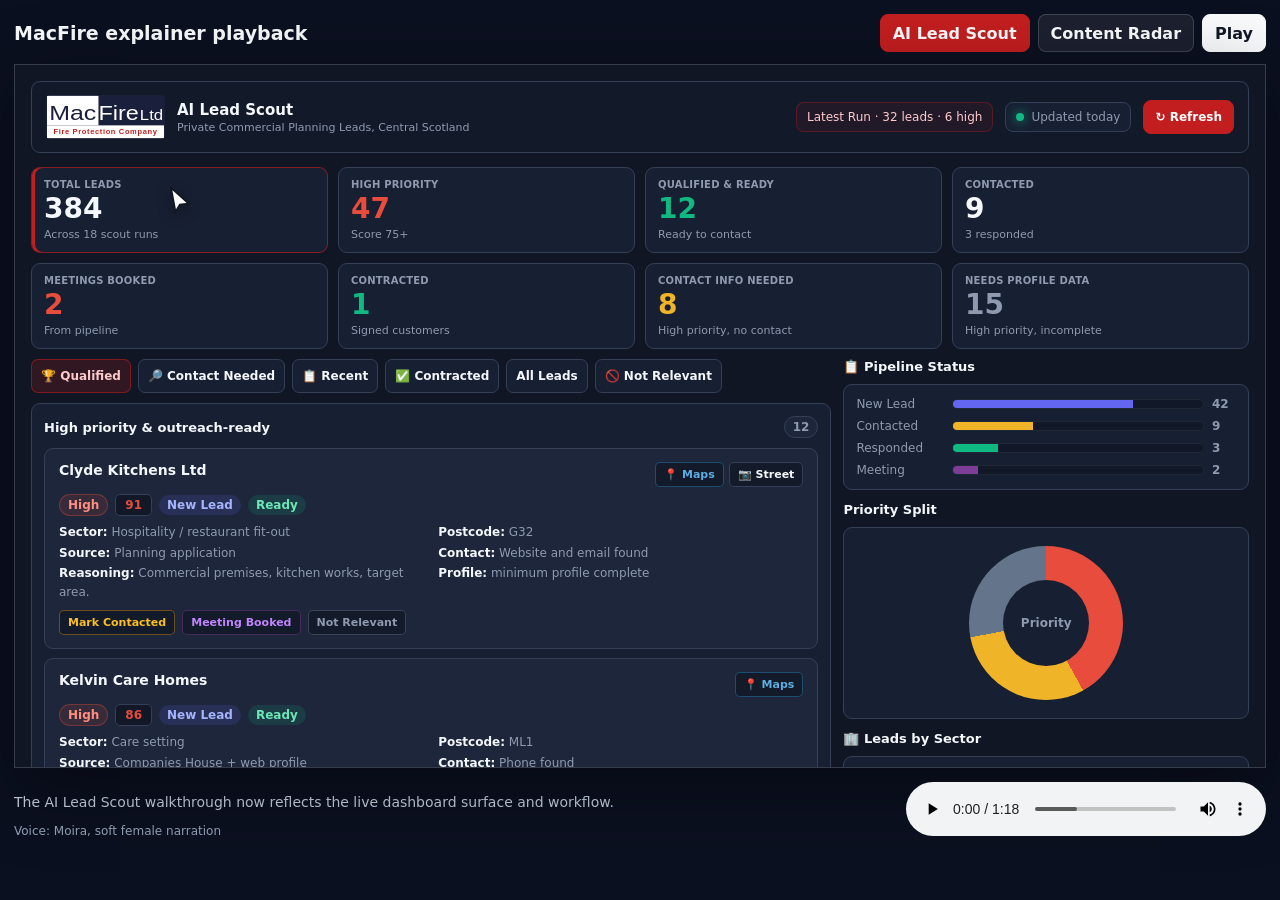
==== explainer-videos/index.html @ cce5f882 "Add MacFire explainer videos" ====
<!doctype html>
<html lang="en">
<head>
  <meta charset="utf-8">
  <meta name="viewport" content="width=device-width, initial-scale=1">
  <title>MacFire Explainer Videos</title>
  <style>
    * { box-sizing: border-box; }
    body {
      margin: 0;
      background: #0b1020;
      color: #f8fafc;
      font-family: -apple-system, BlinkMacSystemFont, "Segoe UI", system-ui, sans-serif;
    }
    .player {
      width: min(1420px, calc(100vw - 28px));
      margin: 0 auto;
      padding: 14px 0 24px;
    }
    .controls {
      display: flex;
      align-items: center;
      justify-content: space-between;
      gap: 12px;
      margin-bottom: 12px;
    }
    .controls h1 {
      margin: 0;
      font-size: 19px;
      line-height: 1.1;
    }
    .tabs { display: flex; gap: 8px; flex-wrap: wrap; }
    button {
      min-height: 38px;
      border: 1px solid rgba(255,255,255,.16);
      border-radius: 8px;
      background: rgba(255,255,255,.07);
      color: #f8fafc;
      padding: 8px 12px;
      font: inherit;
      font-weight: 800;
      cursor: pointer;
    }
    button.active { background: #c31e1f; border-color: #c31e1f; }
    button.play { background: #f8fafc; color: #111827; border-color: #f8fafc; }
    .stage {
      position: relative;
      width: 100%;
      aspect-ratio: 16 / 9;
      overflow: hidden;
      border: 1px solid rgba(255,255,255,.16);
      box-shadow: 0 20px 70px rgba(0,0,0,.42);
      background: #111827;
    }
    .scene {
      position: absolute;
      inset: 0;
      opacity: 0;
      transition: opacity .45s ease;
      pointer-events: none;
    }
    .scene.active { opacity: 1; pointer-events: auto; }
    .cursor {
      position: fixed;
      z-index: 30;
      width: 28px;
      height: 28px;
      pointer-events: none;
      filter: drop-shadow(0 4px 7px rgba(0,0,0,.35));
      transition: transform 1.55s cubic-bezier(.22,.85,.24,1);
    }
    .cursor svg { width: 100%; height: 100%; display: block; }
    .caption {
      display: flex;
      justify-content: space-between;
      gap: 12px;
      align-items: center;
      margin-top: 12px;
      color: #cbd5e1;
      font-size: 14px;
    }
    .voice-note {
      color: #94a3b8;
      font-size: 12px;
      margin-top: 4px;
    }
    audio { width: 360px; max-width: 100%; }

    /* Lead Scout: mirrors the live dark dashboard */
    .lead-scene {
      --bg: #101624;
      --card: #171f32;
      --card2: #1d263a;
      --border: #344058;
      --text: #f4f7fb;
      --muted: #8f9ab0;
      --red: #c31e1f;
      --green: #10b981;
      --amber: #f0b429;
      background: var(--bg);
      color: var(--text);
      padding: 16px;
      font-size: 12px;
    }
    .lead-header {
      height: 72px;
      display: flex;
      align-items: center;
      justify-content: space-between;
      gap: 16px;
      padding: 12px 14px;
      border: 1px solid var(--border);
      background: #121a2a;
      border-radius: 9px;
    }
    .lead-header-left,
    .lead-header-right { display: flex; align-items: center; gap: 12px; }
    .macfire-logo {
      width: 119px;
      height: 44px;
      border-radius: 4px;
      overflow: hidden;
      flex: 0 0 auto;
    }
    .lead-title { font-size: 15px; font-weight: 800; }
    .hdr-sub { color: var(--muted); font-size: 11px; margin-top: 2px; }
    .live-pill,
    .latest-pill {
      display: inline-flex;
      align-items: center;
      gap: 7px;
      border: 1px solid var(--border);
      background: var(--card);
      border-radius: 8px;
      padding: 7px 10px;
      color: var(--muted);
      font-size: 12px;
      white-space: nowrap;
    }
    .live-dot {
      width: 8px;
      height: 8px;
      border-radius: 999px;
      background: var(--green);
      box-shadow: 0 0 12px var(--green);
    }
    .latest-pill {
      border-color: rgba(195,30,31,.35);
      color: #fecaca;
      background: rgba(195,30,31,.09);
    }
    .refresh {
      background: #c31e1f;
      border-color: #c31e1f;
      color: white;
      min-height: 34px;
      padding: 7px 11px;
    }
    .lead-container { padding-top: 14px; }
    .kpis {
      display: grid;
      grid-template-columns: repeat(4, minmax(0, 1fr));
      gap: 10px;
      margin-bottom: 10px;
    }
    .stat {
      background: var(--card);
      border: 1px solid var(--border);
      border-radius: 9px;
      padding: 11px 12px;
      min-height: 78px;
    }
    .stat.accent { border-color: rgba(195,30,31,.65); box-shadow: inset 3px 0 0 #c31e1f; }
    .stat .label {
      color: var(--muted);
      font-size: 10px;
      text-transform: uppercase;
      font-weight: 850;
      letter-spacing: .02em;
    }
    .stat .value {
      margin-top: 5px;
      font-size: 28px;
      font-weight: 850;
      line-height: 1;
    }
    .stat .sub { color: var(--muted); margin-top: 5px; font-size: 11px; }
    .main-grid {
      display: grid;
      grid-template-columns: minmax(0, 1.48fr) minmax(300px, .75fr);
      gap: 12px;
      min-height: 0;
    }
    .lead-tabs {
      display: flex;
      flex-wrap: wrap;
      gap: 7px;
      margin-bottom: 10px;
    }
    .lead-tab {
      min-height: 34px;
      border-radius: 7px;
      background: var(--card);
      border: 1px solid var(--border);
      color: var(--text);
      padding: 7px 9px;
      font-size: 12px;
    }
    .lead-tab.active {
      background: rgba(195,30,31,.18);
      border-color: rgba(195,30,31,.55);
      color: #fecaca;
    }
    .pane,
    .panel {
      background: var(--card);
      border: 1px solid var(--border);
      border-radius: 9px;
      padding: 12px;
    }
    .section-head {
      display: flex;
      align-items: center;
      justify-content: space-between;
      gap: 10px;
      margin-bottom: 10px;
    }
    .section-title { font-weight: 850; font-size: 13px; }
    .section-badge {
      border-radius: 999px;
      background: var(--card2);
      border: 1px solid var(--border);
      padding: 3px 8px;
      color: var(--muted);
      font-weight: 800;
    }
    .lead-card {
      background: var(--card2);
      border: 1px solid var(--border);
      border-radius: 9px;
      padding: 13px 14px;
      margin-bottom: 9px;
    }
    .lead-card:last-child { margin-bottom: 0; }
    .lead-top-row {
      display: flex;
      align-items: flex-start;
      justify-content: space-between;
      gap: 10px;
      margin-bottom: 7px;
    }
    .lead-name { font-size: 14px; font-weight: 800; }
    .lead-links { display: flex; gap: 5px; flex-wrap: wrap; justify-content: flex-end; }
    .lead-link,
    .lead-action {
      border: 1px solid var(--border);
      border-radius: 5px;
      background: #131a29;
      color: var(--text);
      padding: 5px 8px;
      font-weight: 800;
      font-size: 11px;
    }
    .lead-link.maps { color: #5dade2; border-color: rgba(41,128,185,.5); }
    .lead-meta { display: flex; flex-wrap: wrap; gap: 7px; align-items: center; margin-bottom: 7px; }
    .priority {
      border-radius: 999px;
      background: rgba(231,76,60,.13);
      color: #ff8d82;
      border: 1px solid rgba(231,76,60,.35);
      padding: 3px 8px;
      font-weight: 850;
    }
    .score {
      background: #121827;
      border: 1px solid var(--border);
      border-radius: 5px;
      padding: 3px 9px;
      color: #e74c3c;
      font-weight: 850;
    }
    .badge {
      border-radius: 999px;
      padding: 3px 8px;
      font-weight: 850;
      background: rgba(99,102,241,.16);
      color: #a5b4fc;
    }
    .queue { background: rgba(16,185,129,.15); color: #6ee7b7; }
    .lead-detail {
      color: var(--muted);
      line-height: 1.55;
      display: grid;
      grid-template-columns: repeat(2, minmax(0, 1fr));
      gap: 2px 14px;
    }
    .lead-detail strong { color: var(--text); }
    .lead-actions { display: flex; gap: 7px; flex-wrap: wrap; margin-top: 9px; }
    .contacted { color: #fbbf24; border-color: rgba(245,158,11,.4); }
    .meeting { color: #c084fc; border-color: rgba(125,60,152,.48); }
    .notrel { color: var(--muted); border-color: rgba(148,163,184,.3); }
    .chart-bars { display: grid; gap: 8px; }
    .bar-row {
      display: grid;
      grid-template-columns: 88px 1fr 24px;
      gap: 8px;
      align-items: center;
      color: var(--muted);
    }
    .bar {
      height: 10px;
      border-radius: 999px;
      background: #111827;
      overflow: hidden;
      border: 1px solid rgba(255,255,255,.06);
    }
    .bar span { display: block; height: 100%; background: #6366f1; }
    .panel + .section-head { margin-top: 12px; }
    .donut {
      width: 154px;
      height: 154px;
      margin: 6px auto;
      border-radius: 50%;
      background: conic-gradient(#e74c3c 0 42%, #f0b429 42% 72%, #64748b 72% 100%);
      position: relative;
    }
    .donut::after {
      content: "Priority";
      position: absolute;
      inset: 34px;
      border-radius: 50%;
      background: var(--card);
      display: grid;
      place-items: center;
      color: var(--muted);
      font-weight: 800;
    }
    .callout {
      display: none;
    }
    .callout strong { display: block; font-size: 17px; margin-bottom: 4px; }
    .callout span { display: block; color: #cbd5e1; line-height: 1.35; }

    /* Content Radar: mirrors the live preview dashboard */
    .radar-scene {
      --bg: #f4e9d8;
      --surface: #fafaf7;
      --surface-soft: #f8f1e7;
      --text: #111111;
      --muted: #5a5a57;
      --line: #e6e2d8;
      --brand: #c31e1f;
      --deep: #9b1718;
      --green: #18864b;
      --fb: #1877f2;
      --li: #0a66c2;
      --x: #0f1419;
      background: var(--bg);
      color: var(--text);
      padding: 14px 18px 18px;
      font-size: 12px;
    }
    .radar-hero {
      display: flex;
      align-items: center;
      justify-content: space-between;
      gap: 14px;
      padding-bottom: 10px;
      border-bottom: 1px solid rgba(155,23,24,.18);
      margin-bottom: 12px;
    }
    .brand-row { display: flex; align-items: center; gap: 14px; }
    .brand-mark {
      width: 38px;
      height: 38px;
      border-radius: 8px;
      background: var(--surface);
      border: 1px solid var(--line);
      box-shadow: 0 10px 24px rgba(155,23,24,.12);
      display: grid;
      place-items: center;
      color: var(--brand);
      font-weight: 950;
    }
    .eyebrow {
      color: var(--brand);
      font-size: 11px;
      font-weight: 900;
      text-transform: uppercase;
    }
    .radar-hero h2 {
      margin: 0;
      font-size: 21px;
      line-height: 1.1;
    }
    .radar-meta { display: flex; flex-wrap: wrap; gap: 10px; color: var(--muted); }
    .metric {
      display: inline-flex;
      align-items: center;
      gap: 7px;
      border: 1px solid var(--line);
      background: rgba(250,250,247,.82);
      border-radius: 8px;
      padding: 6px 9px;
    }
    .metric-dot { width: 8px; height: 8px; border-radius: 50%; background: var(--deep); }
    .metric-dot.fb { background: var(--fb); }
    .metric-dot.x { background: var(--x); }
    .metric-dot.li { background: var(--li); }
    .review-desk {
      display: grid;
      grid-template-columns: minmax(390px, .92fr) minmax(310px, 1.08fr);
      gap: 16px;
      align-items: start;
    }
    .calendar-shell,
    .approval-shell,
    .history-shell {
      border: 1px solid rgba(155,23,24,.18);
      background: rgba(250,250,247,.78);
      border-radius: 8px;
      padding: 12px;
    }
    .calendar-head,
    .approval-head {
      display: flex;
      align-items: center;
      justify-content: space-between;
      gap: 10px;
      margin-bottom: 10px;
    }
    .calendar-head h3,
    .approval-head h3 { margin: 0; font-size: 18px; }
    .month-controls { display: flex; gap: 6px; }
    .month-btn {
      width: 34px;
      height: 34px;
      min-height: 34px;
      background: #fff;
      color: var(--text);
      border: 1px solid rgba(17,17,17,.14);
      padding: 0;
    }
    .legend { display: flex; gap: 8px; flex-wrap: wrap; margin-bottom: 10px; color: var(--muted); }
    .legend span { display: inline-flex; align-items: center; gap: 6px; }
    .dot { width: 9px; height: 9px; border-radius: 999px; background: #8f949b; }
    .dot.approved { background: var(--green); }
    .dot.published { background: var(--fb); }
    .dot.declined { background: var(--deep); }
    .calendar-grid {
      display: grid;
      grid-template-columns: repeat(7, minmax(0, 1fr));
      border: 1px solid var(--line);
      border-radius: 8px;
      overflow: hidden;
      background: var(--surface);
    }
    .weekday {
      padding: 6px;
      background: #111;
      color: #fff;
      font-size: 11px;
      font-weight: 850;
      text-transform: uppercase;
    }
    .day {
      min-height: 57px;
      padding: 6px;
      border-top: 1px solid var(--line);
      border-right: 1px solid var(--line);
      background: #fff;
    }
    .day:nth-child(7n) { border-right: 0; }
    .day.muted { background: #f6f4ef; color: #8b8b87; }
    .num { font-size: 12px; font-weight: 850; margin-bottom: 5px; }
    .calendar-post {
      width: 100%;
      min-height: 0;
      text-align: left;
      border: 1px solid transparent;
      border-left: 4px solid #8f949b;
      background: #fafaf7;
      color: var(--text);
      border-radius: 6px;
      padding: 5px 6px;
      margin-top: 4px;
      font-size: 10px;
      line-height: 1.16;
    }
    .calendar-post.selected { border-color: rgba(17,17,17,.18); background: #fff; }
    .calendar-post.approved { border-left-color: var(--green); }
    .calendar-post.published { border-left-color: var(--fb); }
    .approval-card {
      border: 1px solid rgba(17,17,17,.1);
      background: var(--surface);
      border-radius: 8px;
      padding: 12px;
      display: grid;
      gap: 12px;
    }
    .approval-card-head {
      display: flex;
      justify-content: space-between;
      gap: 12px;
      align-items: flex-start;
    }
    .approval-card h4 { margin: 0; font-size: 17px; line-height: 1.2; }
    .status-pill,
    .freshness-pill {
      display: inline-flex;
      align-items: center;
      width: fit-content;
      border-radius: 999px;
      padding: 4px 8px;
      font-size: 12px;
      font-weight: 850;
      background: #ece9e0;
      color: #30302e;
      text-transform: capitalize;
    }
    .freshness-pill { background: #dff3e8; color: #105a34; font-size: 11px; }
    .context {
      display: grid;
      gap: 8px;
      color: var(--muted);
      font-size: 13px;
    }
    .context-row {
      display: grid;
      grid-template-columns: 82px minmax(0,1fr);
      gap: 10px;
    }
    .context-row strong { color: var(--text); font-size: 12px; text-transform: uppercase; }
    .platform-tabs { display: flex; gap: 8px; flex-wrap: wrap; }
    .platform-tab {
      min-height: 38px;
      background: #fff;
      color: var(--text);
      border-color: rgba(17,17,17,.14);
    }
    .platform-tab.active { background: #111; color: #fff; }
    .post-preview {
      border: 1px solid rgba(0,0,0,.1);
      border-radius: 8px;
      background: #fff;
      padding: 12px;
      max-height: 132px;
      overflow: hidden;
      line-height: 1.42;
      white-space: pre-wrap;
    }
    .decision-row { display: grid; grid-template-columns: 1fr 1fr; gap: 10px; }
    .approve { background: var(--green); border-color: var(--green); color: #fff; }
    .decline { background: var(--deep); border-color: var(--deep); color: #fff; }
    .copy { width: 100%; background: #fff; color: #111; border-color: rgba(17,17,17,.14); }
    .history {
      margin-top: 12px;
      display: grid;
      grid-template-columns: repeat(3, minmax(0, 1fr));
      gap: 10px;
    }
    .history-card {
      border: 1px solid rgba(17,17,17,.1);
      background: var(--surface);
      border-radius: 8px;
      padding: 10px;
      color: var(--text);
    }
    .history-card h4 { margin: 0 0 6px; font-size: 13px; }
    .history-card p { margin: 0; color: var(--muted); line-height: 1.35; }

    @media (max-width: 700px) {
      .stage { aspect-ratio: 10 / 13; }
      .controls, .caption { flex-direction: column; align-items: stretch; }
      .lead-header, .radar-hero { align-items: flex-start; flex-direction: column; height: auto; }
      .kpis { grid-template-columns: repeat(2, minmax(0, 1fr)); }
      .main-grid, .review-desk { grid-template-columns: minmax(0, 1fr); }
      .lead-header-right { flex-wrap: wrap; }
    }
  </style>
</head>
<body>
  <main class="player">
    <div class="controls">
      <h1>MacFire explainer playback</h1>
      <div class="tabs">
        <button class="active" data-video="lead">AI Lead Scout</button>
        <button data-video="radar">Content Radar</button>
        <button class="play" id="play">Play</button>
      </div>
    </div>

    <section class="stage" id="stage">
      <div class="scene lead-scene active" data-scene="lead">
        <header class="lead-header">
          <div class="lead-header-left">
            <svg class="macfire-logo" viewBox="0 0 270 100" aria-label="MacFire Ltd" xmlns="http://www.w3.org/2000/svg">
              <rect width="270" height="100" fill="#1A1F3C"/>
              <rect x="2" y="2" width="117" height="67" fill="#ffffff"/>
              <rect x="2" y="69" width="266" height="29" fill="#ffffff"/>
              <text x="7" y="57" font-family="Impact,'Arial Black',sans-serif" font-size="46" fill="#1A1F3C" textLength="107" lengthAdjust="spacingAndGlyphs">Mac</text>
              <text x="119" y="57" font-family="Impact,'Arial Black',sans-serif" font-size="46" fill="#ffffff" textLength="92" lengthAdjust="spacingAndGlyphs">Fire</text>
              <text x="213" y="57" font-family="Impact,'Arial Black',sans-serif" font-size="34" fill="#ffffff" textLength="53" lengthAdjust="spacingAndGlyphs">Ltd</text>
              <text x="135" y="83" text-anchor="middle" dominant-baseline="central" font-family="Arial,Helvetica,sans-serif" font-weight="bold" font-size="17" fill="#C31E1F" letter-spacing="1.5">Fire Protection Company</text>
            </svg>
            <div>
              <div class="lead-title">AI Lead Scout</div>
              <div class="hdr-sub">Private Commercial Planning Leads, Central Scotland</div>
            </div>
          </div>
          <div class="lead-header-right">
            <div class="latest-pill">Latest Run · 32 leads · 6 high</div>
            <div class="live-pill"><span class="live-dot"></span>Updated today</div>
            <button class="refresh">↻ Refresh</button>
          </div>
        </header>

        <div class="lead-container">
          <div class="kpis">
            <div class="stat accent"><div class="label">Total Leads</div><div class="value">384</div><div class="sub">Across 18 scout runs</div></div>
            <div class="stat"><div class="label">High Priority</div><div class="value" style="color:#e74c3c">47</div><div class="sub">Score 75+</div></div>
            <div class="stat"><div class="label">Qualified & Ready</div><div class="value" style="color:#10b981">12</div><div class="sub">Ready to contact</div></div>
            <div class="stat"><div class="label">Contacted</div><div class="value">9</div><div class="sub">3 responded</div></div>
          </div>
          <div class="kpis">
            <div class="stat"><div class="label">Meetings Booked</div><div class="value" style="color:#e74c3c">2</div><div class="sub">From pipeline</div></div>
            <div class="stat"><div class="label">Contracted</div><div class="value" style="color:#10b981">1</div><div class="sub">Signed customers</div></div>
            <div class="stat"><div class="label">Contact Info Needed</div><div class="value" style="color:#f0b429">8</div><div class="sub">High priority, no contact</div></div>
            <div class="stat"><div class="label">Needs Profile Data</div><div class="value" style="color:#8f9ab0">15</div><div class="sub">High priority, incomplete</div></div>
          </div>

          <div class="main-grid">
            <div>
              <div class="lead-tabs">
                <button class="lead-tab active">🏆 Qualified</button>
                <button class="lead-tab">🔎 Contact Needed</button>
                <button class="lead-tab">📋 Recent</button>
                <button class="lead-tab">✅ Contracted</button>
                <button class="lead-tab">All Leads</button>
                <button class="lead-tab">🚫 Not Relevant</button>
              </div>
              <section class="pane">
                <div class="section-head">
                  <div class="section-title">High priority & outreach-ready</div>
                  <div class="section-badge">12</div>
                </div>
                <article class="lead-card">
                  <div class="lead-top-row">
                    <div class="lead-name">Clyde Kitchens Ltd</div>
                    <div class="lead-links"><span class="lead-link maps">📍 Maps</span><span class="lead-link">📷 Street</span></div>
                  </div>
                  <div class="lead-meta"><span class="priority">High</span><span class="score">91</span><span class="badge">New Lead</span><span class="badge queue">Ready</span></div>
                  <div class="lead-detail">
                    <div><strong>Sector:</strong> Hospitality / restaurant fit-out</div>
                    <div><strong>Postcode:</strong> G32</div>
                    <div><strong>Source:</strong> Planning application</div>
                    <div><strong>Contact:</strong> Website and email found</div>
                    <div><strong>Reasoning:</strong> Commercial premises, kitchen works, target area.</div>
                    <div><strong>Profile:</strong> minimum profile complete</div>
                  </div>
                  <div class="lead-actions"><span class="lead-action contacted">Mark Contacted</span><span class="lead-action meeting">Meeting Booked</span><span class="lead-action notrel">Not Relevant</span></div>
                </article>
                <article class="lead-card">
                  <div class="lead-top-row">
                    <div class="lead-name">Kelvin Care Homes</div>
                    <div class="lead-links"><span class="lead-link maps">📍 Maps</span></div>
                  </div>
                  <div class="lead-meta"><span class="priority">High</span><span class="score">86</span><span class="badge">New Lead</span><span class="badge queue">Ready</span></div>
                  <div class="lead-detail">
                    <div><strong>Sector:</strong> Care setting</div>
                    <div><strong>Postcode:</strong> ML1</div>
                    <div><strong>Source:</strong> Companies House + web profile</div>
                    <div><strong>Contact:</strong> Phone found</div>
                  </div>
                  <div class="lead-actions"><span class="lead-action contacted">Mark Contacted</span><span class="lead-action meeting">Meeting Booked</span><span class="lead-action notrel">Not Relevant</span></div>
                </article>
              </section>
            </div>
            <aside>
              <div class="section-head"><div class="section-title">📋 Pipeline Status</div></div>
              <div class="panel chart-bars">
                <div class="bar-row"><span>New Lead</span><div class="bar"><span style="width:72%"></span></div><b>42</b></div>
                <div class="bar-row"><span>Contacted</span><div class="bar"><span style="width:32%;background:#f0b429"></span></div><b>9</b></div>
                <div class="bar-row"><span>Responded</span><div class="bar"><span style="width:18%;background:#10b981"></span></div><b>3</b></div>
                <div class="bar-row"><span>Meeting</span><div class="bar"><span style="width:10%;background:#7d3c98"></span></div><b>2</b></div>
              </div>
              <div class="section-head"><div class="section-title">Priority Split</div></div>
              <div class="panel"><div class="donut"></div></div>
              <div class="section-head"><div class="section-title">🏢 Leads by Sector</div></div>
              <div class="panel chart-bars">
                <div class="bar-row"><span>Hospitality</span><div class="bar"><span style="width:78%;background:#5dade2"></span></div><b>18</b></div>
                <div class="bar-row"><span>Care</span><div class="bar"><span style="width:54%;background:#10b981"></span></div><b>11</b></div>
                <div class="bar-row"><span>Retail</span><div class="bar"><span style="width:38%;background:#f0b429"></span></div><b>8</b></div>
              </div>
            </aside>
          </div>
        </div>
        <div class="callout"><strong>AI Lead Scout</strong><span>This now mirrors the live dashboard: KPIs, queue tabs, lead cards, maps/street links, and the status buttons Dougie actually uses.</span></div>
      </div>

      <div class="scene radar-scene" data-scene="radar">
        <header class="radar-hero">
          <div class="brand-row">
            <div class="brand-mark">MF</div>
            <div><div class="eyebrow">MacFire Content Radar</div><h2>Review calendar</h2></div>
          </div>
          <div class="radar-meta">
            <div class="metric"><span class="metric-dot"></span><strong>18</strong> draft topics</div>
            <div class="metric"><span class="metric-dot fb"></span>Facebook</div>
            <div class="metric"><span class="metric-dot x"></span>X</div>
            <div class="metric"><span class="metric-dot li"></span>LinkedIn</div>
          </div>
        </header>

        <div class="review-desk">
          <section class="calendar-shell">
            <div class="calendar-head">
              <h3>June 2026</h3>
              <div class="month-controls"><button class="month-btn">&lt;</button><button class="month-btn">&gt;</button></div>
            </div>
            <div class="legend"><span><i class="dot"></i>Draft</span><span><i class="dot approved"></i>Approved</span><span><i class="dot published"></i>Published</span><span><i class="dot declined"></i>Declined</span></div>
            <div class="calendar-grid">
              <div class="weekday">Mon</div><div class="weekday">Tue</div><div class="weekday">Wed</div><div class="weekday">Thu</div><div class="weekday">Fri</div><div class="weekday">Sat</div><div class="weekday">Sun</div>
              <div class="day muted"><div class="num">1</div></div><div class="day"><div class="num">2</div></div><div class="day"><div class="num">3</div></div><div class="day"><div class="num">4</div></div><div class="day"><div class="num">5</div></div><div class="day"><div class="num">6</div></div><div class="day"><div class="num">7</div></div>
              <div class="day"><div class="num">8</div><button class="calendar-post selected">Scottish Government Funding Boost for Fire Alarm Upgrades</button></div><div class="day"><div class="num">9</div></div><div class="day"><div class="num">10</div></div><div class="day"><div class="num">11</div></div><div class="day"><div class="num">12</div><button class="calendar-post approved">Summer hospitality readiness</button></div><div class="day"><div class="num">13</div></div><div class="day"><div class="num">14</div></div>
              <div class="day"><div class="num">15</div></div><div class="day"><div class="num">16</div></div><div class="day"><div class="num">17</div></div><div class="day"><div class="num">18</div><button class="calendar-post">Care settings: a few summer fire-safety checks</button></div><div class="day"><div class="num">19</div></div><div class="day"><div class="num">20</div></div><div class="day"><div class="num">21</div></div>
              <div class="day"><div class="num">22</div></div><div class="day"><div class="num">23</div></div><div class="day"><div class="num">24</div></div><div class="day"><div class="num">25</div></div><div class="day"><div class="num">26</div></div><div class="day"><div class="num">27</div></div><div class="day"><div class="num">28</div></div>
              <div class="day"><div class="num">29</div></div><div class="day"><div class="num">30</div></div><div class="day muted"><div class="num">1</div></div><div class="day muted"><div class="num">2</div></div><div class="day muted"><div class="num">3</div></div><div class="day muted"><div class="num">4</div></div><div class="day muted"><div class="num">5</div></div>
            </div>
          </section>

          <section class="approval-shell">
            <div class="approval-head"><h3>Next draft awaiting approval</h3><span class="freshness-pill">Fresh source</span></div>
            <article class="approval-card">
              <div class="approval-card-head">
                <h4>Scottish Government Funding Boost for Fire Alarm Upgrades</h4>
                <span class="status-pill">draft</span>
              </div>
              <div class="context">
                <div class="context-row"><strong>Date</strong><span>8 June 2026</span></div>
                <div class="context-row"><strong>Source</strong><span>Cladding Remediation Programme Next Phase Plan Action</span></div>
                <div class="context-row"><strong>Use</strong><span>Review the platform copy, copy text if needed, then approve or decline.</span></div>
              </div>
              <div class="platform-tabs"><button class="platform-tab active">Facebook</button><button class="platform-tab">LinkedIn</button><button class="platform-tab">X</button></div>
              <div class="post-preview">The Scottish Government's Cladding Remediation Programme is boosting building safety with a funding allocation for fire alarm upgrades in multi-owner buildings with cladding.

This is a useful reminder that fire alarm systems should be checked early, especially where building work or remediation is planned.</div>
              <button class="copy">Copy Facebook text</button>
              <div class="decision-row"><button class="approve">Approve</button><button class="decline">Decline</button></div>
            </article>
            <div class="history">
              <div class="history-card"><h4>Approved</h4><p>Summer hospitality readiness</p></div>
              <div class="history-card"><h4>Draft</h4><p>Care settings summer checks</p></div>
              <div class="history-card"><h4>Future</h4><p>Approved posts enter the Social Media Agent queue.</p></div>
            </div>
          </section>
        </div>
        <div class="callout"><strong>Content Radar</strong><span>This now follows the live preview: review calendar, month controls, platform copy, freshness/source context, approve/decline, and future guarded auto-posting.</span></div>
      </div>

      <div class="cursor" id="cursor" aria-hidden="true">
        <svg viewBox="0 0 32 32" fill="none"><path d="M5 3l20 18-10 1-5 8L5 3z" fill="#fff" stroke="#111820" stroke-width="2"/></svg>
      </div>
    </section>

    <div class="caption">
      <div>
        <p id="caption">The AI Lead Scout walkthrough now reflects the live dashboard surface and workflow.</p>
        <div class="voice-note" id="voice-note">Voice: Moira, soft female narration</div>
      </div>
      <audio id="audio" controls src="audio/lead-scout-female.wav?v=moira2"></audio>
    </div>
  </main>

  <script>
    const stage = document.getElementById("stage");
    const cursor = document.getElementById("cursor");
    const caption = document.getElementById("caption");
    const audio = document.getElementById("audio");
    const play = document.getElementById("play");
    const buttons = [...document.querySelectorAll("[data-video]")];
    const scenes = [...document.querySelectorAll(".scene")];

    const videos = {
      lead: {
        scene: "lead",
        audio: "audio/lead-scout-female.wav?v=moira2",
        caption: "The AI Lead Scout walkthrough now reflects the live dashboard surface and workflow.",
        path: [[11,8],[44,18],[16,36],[22,55],[42,64],[53,74],[80,31],[84,54],[31,76]]
      },
      radar: {
        scene: "radar",
        audio: "audio/content-radar-female.wav?v=moira2",
        caption: "The Content Radar walkthrough now reflects the live review calendar and approval workflow.",
        path: [[12,8],[73,9],[41,16],[22,36],[67,28],[78,55],[73,69],[84,78]]
      }
    };

    let active = "lead";
    let timer;

    function moveCursor(key) {
      clearInterval(timer);
      const rect = stage.getBoundingClientRect();
      const path = videos[key].path;
      let i = 0;
      const move = () => {
        const [px, py] = path[i % path.length];
        cursor.style.transform = `translate(${rect.left + rect.width * px / 100}px, ${rect.top + rect.height * py / 100}px)`;
        i += 1;
      };
      move();
      timer = setInterval(move, 5000);
    }

    function switchVideo(key, shouldPlay = false) {
      active = key;
      buttons.forEach((button) => button.classList.toggle("active", button.dataset.video === key));
      scenes.forEach((scene) => scene.classList.toggle("active", scene.dataset.scene === videos[key].scene));
      caption.textContent = videos[key].caption;
      audio.src = videos[key].audio;
      audio.load();
      moveCursor(key);
      if (shouldPlay) audio.play().catch(() => {});
    }

    buttons.forEach((button) => button.addEventListener("click", () => switchVideo(button.dataset.video, true)));
    play.addEventListener("click", () => {
      audio.currentTime = 0;
      switchVideo(active, true);
    });
    window.addEventListener("resize", () => moveCursor(active));
    window.addEventListener("load", () => moveCursor(active));
  </script>
</body>
</html>
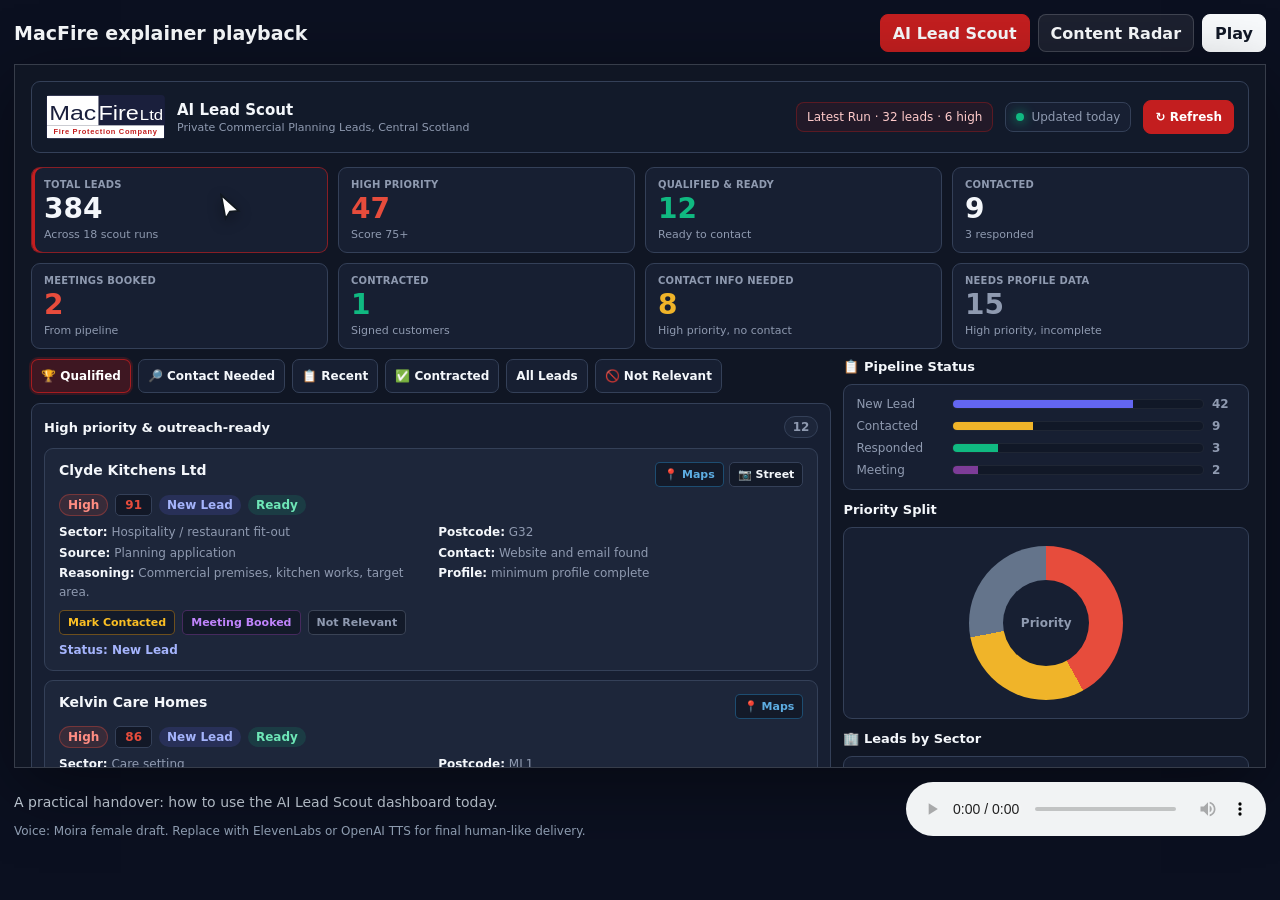
==== commit c1b7ee2e: "Refine explainer talk tracks and cursor flow" ====
--- a/explainer-videos/index.html
+++ b/explainer-videos/index.html
@@ -211,6 +211,12 @@
       border-color: rgba(195,30,31,.55);
       color: #fecaca;
     }
+    .lead-tab.demo-active {
+      background: rgba(195,30,31,.26);
+      border-color: rgba(195,30,31,.78);
+      color: #fff;
+      box-shadow: 0 0 0 2px rgba(195,30,31,.2);
+    }
     .pane,
     .panel {
       background: var(--card);
@@ -261,6 +267,16 @@
       font-weight: 800;
       font-size: 11px;
     }
+    .lead-link.demo-click,
+    .lead-action.demo-click,
+    .calendar-post.demo-click,
+    .platform-tab.demo-click,
+    .copy.demo-click,
+    .decision-row button.demo-click {
+      transform: translateY(1px);
+      box-shadow: 0 0 0 3px rgba(195,30,31,.28);
+      filter: brightness(1.08);
+    }
     .lead-link.maps { color: #5dade2; border-color: rgba(41,128,185,.5); }
     .lead-meta { display: flex; flex-wrap: wrap; gap: 7px; align-items: center; margin-bottom: 7px; }
     .priority {
@@ -299,6 +315,15 @@
     .contacted { color: #fbbf24; border-color: rgba(245,158,11,.4); }
     .meeting { color: #c084fc; border-color: rgba(125,60,152,.48); }
     .notrel { color: var(--muted); border-color: rgba(148,163,184,.3); }
+    .addback { color: #a5b4fc; border-color: rgba(99,102,241,.45); }
+    .lead-pane { display: none; }
+    .lead-pane.active { display: block; }
+    .demo-state-note {
+      margin-top: 8px;
+      color: #a5b4fc;
+      font-size: 12px;
+      font-weight: 800;
+    }
     .chart-bars { display: grid; gap: 8px; }
     .bar-row {
       display: grid;
@@ -490,6 +515,7 @@
     .calendar-post.selected { border-color: rgba(17,17,17,.18); background: #fff; }
     .calendar-post.approved { border-left-color: var(--green); }
     .calendar-post.published { border-left-color: var(--fb); }
+    .calendar-post.demo-click { border-color: rgba(17,17,17,.32); background: #fff; }
     .approval-card {
       border: 1px solid rgba(17,17,17,.1);
       background: var(--surface);
@@ -539,6 +565,7 @@
       border-color: rgba(17,17,17,.14);
     }
     .platform-tab.active { background: #111; color: #fff; }
+    .platform-tab.demo-active { background: #111; color: #fff; }
     .post-preview {
       border: 1px solid rgba(0,0,0,.1);
       border-radius: 8px;
@@ -632,22 +659,22 @@
           <div class="main-grid">
             <div>
               <div class="lead-tabs">
-                <button class="lead-tab active">🏆 Qualified</button>
-                <button class="lead-tab">🔎 Contact Needed</button>
+                <button class="lead-tab active" id="lead-tab-qualified">🏆 Qualified</button>
+                <button class="lead-tab" id="lead-tab-contact">🔎 Contact Needed</button>
                 <button class="lead-tab">📋 Recent</button>
                 <button class="lead-tab">✅ Contracted</button>
                 <button class="lead-tab">All Leads</button>
-                <button class="lead-tab">🚫 Not Relevant</button>
+                <button class="lead-tab" id="lead-tab-notrel">🚫 Not Relevant</button>
               </div>
-              <section class="pane">
+              <section class="pane lead-pane active" id="lead-pane-qualified">
                 <div class="section-head">
                   <div class="section-title">High priority & outreach-ready</div>
                   <div class="section-badge">12</div>
                 </div>
-                <article class="lead-card">
+                <article class="lead-card" id="primary-lead-card">
                   <div class="lead-top-row">
                     <div class="lead-name">Clyde Kitchens Ltd</div>
-                    <div class="lead-links"><span class="lead-link maps">📍 Maps</span><span class="lead-link">📷 Street</span></div>
+                    <div class="lead-links"><span class="lead-link maps" id="lead-maps">📍 Maps</span><span class="lead-link" id="lead-street">📷 Street</span></div>
                   </div>
                   <div class="lead-meta"><span class="priority">High</span><span class="score">91</span><span class="badge">New Lead</span><span class="badge queue">Ready</span></div>
                   <div class="lead-detail">
@@ -658,7 +685,8 @@
                     <div><strong>Reasoning:</strong> Commercial premises, kitchen works, target area.</div>
                     <div><strong>Profile:</strong> minimum profile complete</div>
                   </div>
-                  <div class="lead-actions"><span class="lead-action contacted">Mark Contacted</span><span class="lead-action meeting">Meeting Booked</span><span class="lead-action notrel">Not Relevant</span></div>
+                  <div class="lead-actions"><span class="lead-action contacted" id="lead-contacted">Mark Contacted</span><span class="lead-action meeting" id="lead-meeting">Meeting Booked</span><span class="lead-action notrel" id="lead-notrel">Not Relevant</span></div>
+                  <div class="demo-state-note" id="lead-state-note">Status: New Lead</div>
                 </article>
                 <article class="lead-card">
                   <div class="lead-top-row">
@@ -673,6 +701,43 @@
                     <div><strong>Contact:</strong> Phone found</div>
                   </div>
                   <div class="lead-actions"><span class="lead-action contacted">Mark Contacted</span><span class="lead-action meeting">Meeting Booked</span><span class="lead-action notrel">Not Relevant</span></div>
+                </article>
+              </section>
+              <section class="pane lead-pane" id="lead-pane-notrel">
+                <div class="section-head">
+                  <div class="section-title">Marked not relevant</div>
+                  <div class="section-badge">1</div>
+                </div>
+                <article class="lead-card">
+                  <div class="lead-top-row">
+                    <div class="lead-name">Clyde Kitchens Ltd</div>
+                    <div class="lead-links"><span class="lead-link maps">📍 Maps</span><span class="lead-link">📷 Street</span></div>
+                  </div>
+                  <div class="lead-meta"><span class="priority">High</span><span class="score">91</span><span class="badge">Not Relevant</span><span class="badge queue">Removed</span></div>
+                  <div class="lead-detail">
+                    <div><strong>Reason:</strong> Removed from the working queue</div>
+                    <div><strong>Undo:</strong> Can be returned if marked by mistake</div>
+                  </div>
+                  <div class="lead-actions"><span class="lead-action addback" id="lead-addback">Add back to queue</span></div>
+                </article>
+              </section>
+              <section class="pane lead-pane" id="lead-pane-contact">
+                <div class="section-head">
+                  <div class="section-title">High priority — needs contact discovery</div>
+                  <div class="section-badge">8</div>
+                </div>
+                <article class="lead-card">
+                  <div class="lead-top-row">
+                    <div class="lead-name">Argyle Bakery Group</div>
+                    <div class="lead-links"><span class="lead-link maps">📍 Maps</span></div>
+                  </div>
+                  <div class="lead-meta"><span class="priority">High</span><span class="score">79</span><span class="badge">New Lead</span><span class="badge">Research</span></div>
+                  <div class="lead-detail">
+                    <div><strong>Sector:</strong> Food production</div>
+                    <div><strong>Postcode:</strong> PA3</div>
+                    <div><strong>Missing:</strong> Direct email and phone</div>
+                    <div><strong>Next:</strong> Contact discovery needed</div>
+                  </div>
                 </article>
               </section>
             </div>
@@ -722,7 +787,7 @@
             <div class="calendar-grid">
               <div class="weekday">Mon</div><div class="weekday">Tue</div><div class="weekday">Wed</div><div class="weekday">Thu</div><div class="weekday">Fri</div><div class="weekday">Sat</div><div class="weekday">Sun</div>
               <div class="day muted"><div class="num">1</div></div><div class="day"><div class="num">2</div></div><div class="day"><div class="num">3</div></div><div class="day"><div class="num">4</div></div><div class="day"><div class="num">5</div></div><div class="day"><div class="num">6</div></div><div class="day"><div class="num">7</div></div>
-              <div class="day"><div class="num">8</div><button class="calendar-post selected">Scottish Government Funding Boost for Fire Alarm Upgrades</button></div><div class="day"><div class="num">9</div></div><div class="day"><div class="num">10</div></div><div class="day"><div class="num">11</div></div><div class="day"><div class="num">12</div><button class="calendar-post approved">Summer hospitality readiness</button></div><div class="day"><div class="num">13</div></div><div class="day"><div class="num">14</div></div>
+              <div class="day"><div class="num">8</div><button class="calendar-post selected" id="radar-calendar-post">Scottish Government Funding Boost for Fire Alarm Upgrades</button></div><div class="day"><div class="num">9</div></div><div class="day"><div class="num">10</div></div><div class="day"><div class="num">11</div></div><div class="day"><div class="num">12</div><button class="calendar-post approved">Summer hospitality readiness</button></div><div class="day"><div class="num">13</div></div><div class="day"><div class="num">14</div></div>
               <div class="day"><div class="num">15</div></div><div class="day"><div class="num">16</div></div><div class="day"><div class="num">17</div></div><div class="day"><div class="num">18</div><button class="calendar-post">Care settings: a few summer fire-safety checks</button></div><div class="day"><div class="num">19</div></div><div class="day"><div class="num">20</div></div><div class="day"><div class="num">21</div></div>
               <div class="day"><div class="num">22</div></div><div class="day"><div class="num">23</div></div><div class="day"><div class="num">24</div></div><div class="day"><div class="num">25</div></div><div class="day"><div class="num">26</div></div><div class="day"><div class="num">27</div></div><div class="day"><div class="num">28</div></div>
               <div class="day"><div class="num">29</div></div><div class="day"><div class="num">30</div></div><div class="day muted"><div class="num">1</div></div><div class="day muted"><div class="num">2</div></div><div class="day muted"><div class="num">3</div></div><div class="day muted"><div class="num">4</div></div><div class="day muted"><div class="num">5</div></div>
@@ -741,12 +806,12 @@
                 <div class="context-row"><strong>Source</strong><span>Cladding Remediation Programme Next Phase Plan Action</span></div>
                 <div class="context-row"><strong>Use</strong><span>Review the platform copy, copy text if needed, then approve or decline.</span></div>
               </div>
-              <div class="platform-tabs"><button class="platform-tab active">Facebook</button><button class="platform-tab">LinkedIn</button><button class="platform-tab">X</button></div>
+              <div class="platform-tabs"><button class="platform-tab active" id="platform-facebook">Facebook</button><button class="platform-tab" id="platform-linkedin">LinkedIn</button><button class="platform-tab" id="platform-x">X</button></div>
               <div class="post-preview">The Scottish Government's Cladding Remediation Programme is boosting building safety with a funding allocation for fire alarm upgrades in multi-owner buildings with cladding.
 
 This is a useful reminder that fire alarm systems should be checked early, especially where building work or remediation is planned.</div>
-              <button class="copy">Copy Facebook text</button>
-              <div class="decision-row"><button class="approve">Approve</button><button class="decline">Decline</button></div>
+              <button class="copy" id="radar-copy">Copy Facebook text</button>
+              <div class="decision-row"><button class="approve" id="radar-approve">Approve</button><button class="decline" id="radar-decline">Decline</button></div>
             </article>
             <div class="history">
               <div class="history-card"><h4>Approved</h4><p>Summer hospitality readiness</p></div>
@@ -766,7 +831,7 @@
     <div class="caption">
       <div>
         <p id="caption">The AI Lead Scout walkthrough now reflects the live dashboard surface and workflow.</p>
-        <div class="voice-note" id="voice-note">Voice: Moira, soft female narration</div>
+        <div class="voice-note" id="voice-note">Voice: Moira female draft. Replace with ElevenLabs or OpenAI TTS for final human-like delivery.</div>
       </div>
       <audio id="audio" controls src="audio/lead-scout-female.wav?v=moira2"></audio>
     </div>
@@ -784,44 +849,147 @@
     const videos = {
       lead: {
         scene: "lead",
-        audio: "audio/lead-scout-female.wav?v=moira2",
-        caption: "The AI Lead Scout walkthrough now reflects the live dashboard surface and workflow.",
-        path: [[11,8],[44,18],[16,36],[22,55],[42,64],[53,74],[80,31],[84,54],[31,76]]
+        audio: "audio/lead-scout-human-demo.wav?v=demo1",
+        caption: "A practical handover: how to use the AI Lead Scout dashboard today."
       },
       radar: {
         scene: "radar",
-        audio: "audio/content-radar-female.wav?v=moira2",
-        caption: "The Content Radar walkthrough now reflects the live review calendar and approval workflow.",
-        path: [[12,8],[73,9],[41,16],[22,36],[67,28],[78,55],[73,69],[84,78]]
+        audio: "audio/content-radar-human-demo.wav?v=demo1",
+        caption: "A practical handover: how to review, approve, decline, and copy Content Radar posts."
       }
     };
 
     let active = "lead";
-    let timer;
-
-    function moveCursor(key) {
-      clearInterval(timer);
+    let demoTimers = [];
+
+    const leadTimeline = [
+      { t: 0, x: 15, y: 9 },
+      { t: 6000, x: 21, y: 27 },
+      { t: 11000, x: 47, y: 27 },
+      { t: 16000, x: 11, y: 48, leadPane: "qualified", tab: "lead-tab-qualified" },
+      { t: 22000, x: 18, y: 63 },
+      { t: 29000, x: 46, y: 64 },
+      { t: 35000, x: 45, y: 78, click: "lead-maps" },
+      { t: 42000, x: 14, y: 78, click: "lead-contacted", note: "Status: Contacted" },
+      { t: 49000, x: 26, y: 78, click: "lead-meeting", note: "Status: Meeting Booked" },
+      { t: 57000, x: 39, y: 78, click: "lead-notrel", note: "Status: Not Relevant" },
+      { t: 63500, x: 20, y: 49, leadPane: "notrel", tab: "lead-tab-notrel" },
+      { t: 70000, x: 20, y: 65, click: "lead-addback", leadPane: "qualified", tab: "lead-tab-qualified", note: "Status: New Lead" },
+      { t: 79000, x: 21, y: 49, leadPane: "contact", tab: "lead-tab-contact" },
+      { t: 89000, x: 42, y: 49, leadPane: "qualified", tab: "lead-tab-qualified" }
+    ];
+
+    const radarTimeline = [
+      { t: 0, x: 17, y: 10 },
+      { t: 6000, x: 22, y: 26 },
+      { t: 13000, x: 12, y: 45, click: "radar-calendar-post" },
+      { t: 21000, x: 61, y: 24 },
+      { t: 29000, x: 68, y: 48, click: "platform-facebook", platform: "facebook" },
+      { t: 35000, x: 76, y: 48, click: "platform-linkedin", platform: "linkedin" },
+      { t: 41000, x: 84, y: 48, click: "platform-x", platform: "x" },
+      { t: 48000, x: 67, y: 77, click: "radar-copy" },
+      { t: 56000, x: 64, y: 84, click: "radar-approve" },
+      { t: 65000, x: 82, y: 84, click: "radar-decline" },
+      { t: 76000, x: 75, y: 12 },
+      { t: 88000, x: 57, y: 24 }
+    ];
+
+    function clearDemoTimers() {
+      demoTimers.forEach((timer) => clearTimeout(timer));
+      demoTimers = [];
+    }
+
+    function clearDemoClasses() {
+      document.querySelectorAll(".demo-click,.demo-active").forEach((node) => {
+        node.classList.remove("demo-click", "demo-active");
+      });
+    }
+
+    function moveCursorTo(x, y) {
       const rect = stage.getBoundingClientRect();
-      const path = videos[key].path;
-      let i = 0;
-      const move = () => {
-        const [px, py] = path[i % path.length];
-        cursor.style.transform = `translate(${rect.left + rect.width * px / 100}px, ${rect.top + rect.height * py / 100}px)`;
-        i += 1;
+      cursor.style.transform = `translate(${rect.left + rect.width * x / 100}px, ${rect.top + rect.height * y / 100}px)`;
+    }
+
+    function setLeadPane(name) {
+      const panes = {
+        qualified: document.getElementById("lead-pane-qualified"),
+        notrel: document.getElementById("lead-pane-notrel"),
+        contact: document.getElementById("lead-pane-contact")
       };
-      move();
-      timer = setInterval(move, 5000);
+      Object.values(panes).forEach((pane) => pane && pane.classList.remove("active"));
+      panes[name]?.classList.add("active");
+    }
+
+    function setLeadTab(id) {
+      document.querySelectorAll(".lead-tab").forEach((tab) => tab.classList.remove("active", "demo-active"));
+      const tab = document.getElementById(id);
+      if (tab) tab.classList.add("active", "demo-active");
+    }
+
+    function setPlatform(platform) {
+      const labels = {
+        facebook: ["platform-facebook", "Copy Facebook text"],
+        linkedin: ["platform-linkedin", "Copy LinkedIn text"],
+        x: ["platform-x", "Copy X text"]
+      };
+      document.querySelectorAll(".platform-tab").forEach((tab) => tab.classList.remove("active", "demo-active"));
+      const [id, copy] = labels[platform] || labels.facebook;
+      document.getElementById(id)?.classList.add("active", "demo-active");
+      const copyButton = document.getElementById("radar-copy");
+      if (copyButton) copyButton.textContent = copy;
+    }
+
+    function demoClick(id) {
+      const node = document.getElementById(id);
+      if (!node) return;
+      node.classList.add("demo-click");
+      demoTimers.push(setTimeout(() => node.classList.remove("demo-click"), 900));
+    }
+
+    function resetDemoState() {
+      clearDemoClasses();
+      setLeadPane("qualified");
+      setLeadTab("lead-tab-qualified");
+      setPlatform("facebook");
+      const note = document.getElementById("lead-state-note");
+      if (note) note.textContent = "Status: New Lead";
+    }
+
+    function runTimeline(key) {
+      clearDemoTimers();
+      clearDemoClasses();
+      resetDemoState();
+      const timeline = key === "lead" ? leadTimeline : radarTimeline;
+      timeline.forEach((step) => {
+        demoTimers.push(setTimeout(() => {
+          moveCursorTo(step.x, step.y);
+          if (step.leadPane) setLeadPane(step.leadPane);
+          if (step.tab) setLeadTab(step.tab);
+          if (step.platform) setPlatform(step.platform);
+          if (step.click) demoClick(step.click);
+          if (step.note) {
+            const note = document.getElementById("lead-state-note");
+            if (note) note.textContent = step.note;
+          }
+        }, step.t));
+      });
     }
 
     function switchVideo(key, shouldPlay = false) {
       active = key;
+      clearDemoTimers();
+      clearDemoClasses();
       buttons.forEach((button) => button.classList.toggle("active", button.dataset.video === key));
       scenes.forEach((scene) => scene.classList.toggle("active", scene.dataset.scene === videos[key].scene));
       caption.textContent = videos[key].caption;
       audio.src = videos[key].audio;
       audio.load();
-      moveCursor(key);
-      if (shouldPlay) audio.play().catch(() => {});
+      resetDemoState();
+      moveCursorTo(key === "lead" ? 15 : 17, key === "lead" ? 9 : 10);
+      if (shouldPlay) {
+        audio.play().catch(() => {});
+        runTimeline(key);
+      }
     }
 
     buttons.forEach((button) => button.addEventListener("click", () => switchVideo(button.dataset.video, true)));
@@ -829,8 +997,10 @@
       audio.currentTime = 0;
       switchVideo(active, true);
     });
-    window.addEventListener("resize", () => moveCursor(active));
-    window.addEventListener("load", () => moveCursor(active));
+    audio.addEventListener("pause", clearDemoTimers);
+    audio.addEventListener("ended", clearDemoTimers);
+    window.addEventListener("resize", () => moveCursorTo(active === "lead" ? 15 : 17, active === "lead" ? 9 : 10));
+    window.addEventListener("load", () => switchVideo(active, false));
   </script>
 </body>
 </html>
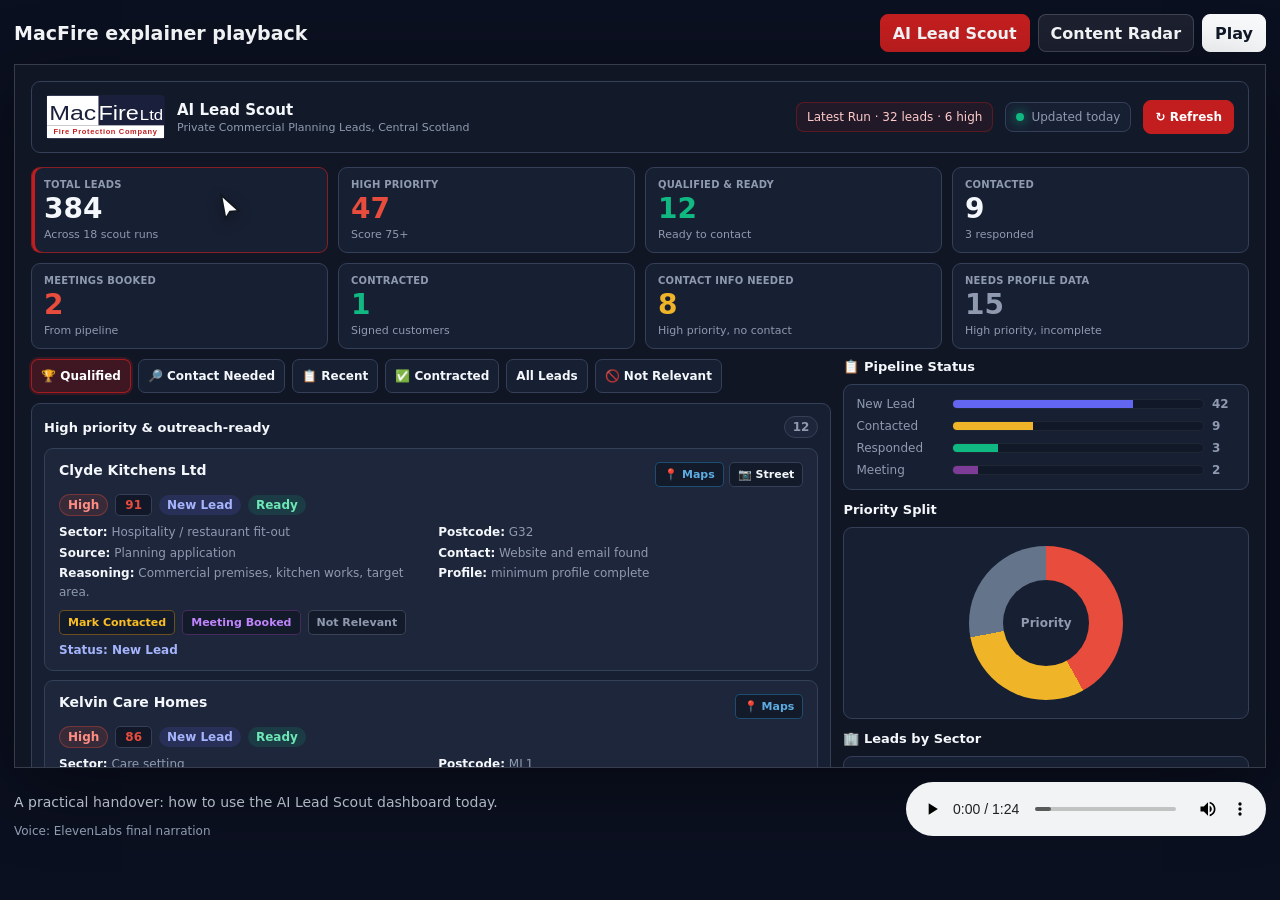
==== commit d27192e7: "Use ElevenLabs narration for explainers" ====
--- a/explainer-videos/index.html
+++ b/explainer-videos/index.html
@@ -831,9 +831,9 @@
     <div class="caption">
       <div>
         <p id="caption">The AI Lead Scout walkthrough now reflects the live dashboard surface and workflow.</p>
-        <div class="voice-note" id="voice-note">Voice: Moira female draft. Replace with ElevenLabs or OpenAI TTS for final human-like delivery.</div>
+        <div class="voice-note" id="voice-note">Voice: ElevenLabs final narration</div>
       </div>
-      <audio id="audio" controls src="audio/lead-scout-female.wav?v=moira2"></audio>
+      <audio id="audio" controls src="audio/lead-scout-elevenlabs.mp3?v=eleven1"></audio>
     </div>
   </main>
 
@@ -849,12 +849,12 @@
     const videos = {
       lead: {
         scene: "lead",
-        audio: "audio/lead-scout-human-demo.wav?v=demo1",
+        audio: "audio/lead-scout-elevenlabs.mp3?v=eleven1",
         caption: "A practical handover: how to use the AI Lead Scout dashboard today."
       },
       radar: {
         scene: "radar",
-        audio: "audio/content-radar-human-demo.wav?v=demo1",
+        audio: "audio/content-radar-elevenlabs.mp3?v=eleven1",
         caption: "A practical handover: how to review, approve, decline, and copy Content Radar posts."
       }
     };
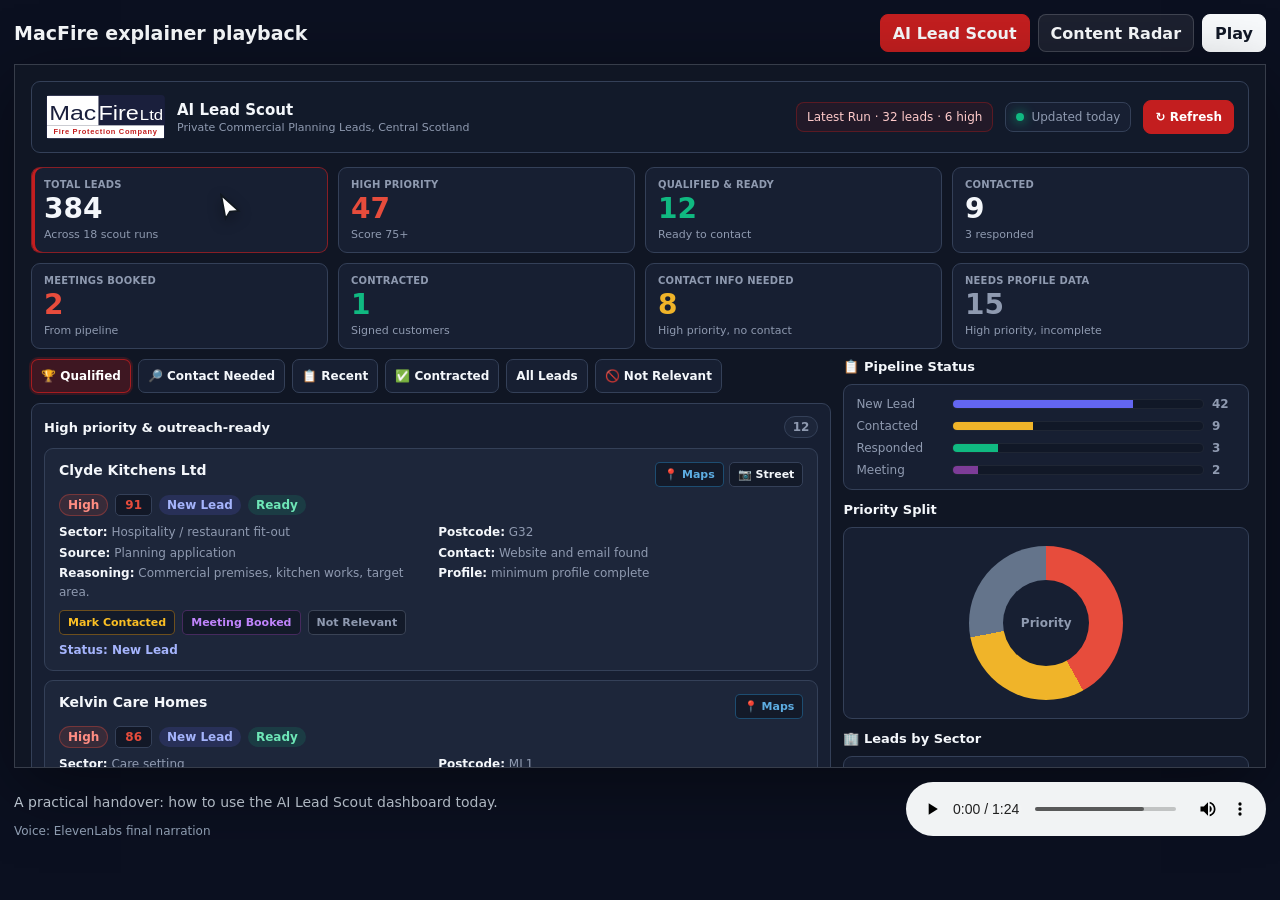
==== commit ace4004c: "Retarget Lead Scout pointer timing" ====
--- a/explainer-videos/index.html
+++ b/explainer-videos/index.html
@@ -619,7 +619,7 @@
 
     <section class="stage" id="stage">
       <div class="scene lead-scene active" data-scene="lead">
-        <header class="lead-header">
+        <header class="lead-header" id="lead-header">
           <div class="lead-header-left">
             <svg class="macfire-logo" viewBox="0 0 270 100" aria-label="MacFire Ltd" xmlns="http://www.w3.org/2000/svg">
               <rect width="270" height="100" fill="#1A1F3C"/>
@@ -644,16 +644,16 @@
 
         <div class="lead-container">
           <div class="kpis">
-            <div class="stat accent"><div class="label">Total Leads</div><div class="value">384</div><div class="sub">Across 18 scout runs</div></div>
-            <div class="stat"><div class="label">High Priority</div><div class="value" style="color:#e74c3c">47</div><div class="sub">Score 75+</div></div>
-            <div class="stat"><div class="label">Qualified & Ready</div><div class="value" style="color:#10b981">12</div><div class="sub">Ready to contact</div></div>
-            <div class="stat"><div class="label">Contacted</div><div class="value">9</div><div class="sub">3 responded</div></div>
+            <div class="stat accent" id="kpi-total"><div class="label">Total Leads</div><div class="value">384</div><div class="sub">Across 18 scout runs</div></div>
+            <div class="stat" id="kpi-high"><div class="label">High Priority</div><div class="value" style="color:#e74c3c">47</div><div class="sub">Score 75+</div></div>
+            <div class="stat" id="kpi-ready"><div class="label">Qualified & Ready</div><div class="value" style="color:#10b981">12</div><div class="sub">Ready to contact</div></div>
+            <div class="stat" id="kpi-contacted"><div class="label">Contacted</div><div class="value">9</div><div class="sub">3 responded</div></div>
           </div>
           <div class="kpis">
-            <div class="stat"><div class="label">Meetings Booked</div><div class="value" style="color:#e74c3c">2</div><div class="sub">From pipeline</div></div>
-            <div class="stat"><div class="label">Contracted</div><div class="value" style="color:#10b981">1</div><div class="sub">Signed customers</div></div>
-            <div class="stat"><div class="label">Contact Info Needed</div><div class="value" style="color:#f0b429">8</div><div class="sub">High priority, no contact</div></div>
-            <div class="stat"><div class="label">Needs Profile Data</div><div class="value" style="color:#8f9ab0">15</div><div class="sub">High priority, incomplete</div></div>
+            <div class="stat" id="kpi-meetings"><div class="label">Meetings Booked</div><div class="value" style="color:#e74c3c">2</div><div class="sub">From pipeline</div></div>
+            <div class="stat" id="kpi-contracted"><div class="label">Contracted</div><div class="value" style="color:#10b981">1</div><div class="sub">Signed customers</div></div>
+            <div class="stat" id="kpi-contact-needed"><div class="label">Contact Info Needed</div><div class="value" style="color:#f0b429">8</div><div class="sub">High priority, no contact</div></div>
+            <div class="stat" id="kpi-profile-needed"><div class="label">Needs Profile Data</div><div class="value" style="color:#8f9ab0">15</div><div class="sub">High priority, incomplete</div></div>
           </div>
 
           <div class="main-grid">
@@ -673,17 +673,17 @@
                 </div>
                 <article class="lead-card" id="primary-lead-card">
                   <div class="lead-top-row">
-                    <div class="lead-name">Clyde Kitchens Ltd</div>
+                    <div class="lead-name" id="lead-company">Clyde Kitchens Ltd</div>
                     <div class="lead-links"><span class="lead-link maps" id="lead-maps">📍 Maps</span><span class="lead-link" id="lead-street">📷 Street</span></div>
                   </div>
-                  <div class="lead-meta"><span class="priority">High</span><span class="score">91</span><span class="badge">New Lead</span><span class="badge queue">Ready</span></div>
-                  <div class="lead-detail">
-                    <div><strong>Sector:</strong> Hospitality / restaurant fit-out</div>
-                    <div><strong>Postcode:</strong> G32</div>
-                    <div><strong>Source:</strong> Planning application</div>
-                    <div><strong>Contact:</strong> Website and email found</div>
-                    <div><strong>Reasoning:</strong> Commercial premises, kitchen works, target area.</div>
-                    <div><strong>Profile:</strong> minimum profile complete</div>
+                  <div class="lead-meta"><span class="priority">High</span><span class="score" id="lead-score">91</span><span class="badge">New Lead</span><span class="badge queue">Ready</span></div>
+                  <div class="lead-detail" id="lead-details">
+                    <div id="lead-sector"><strong>Sector:</strong> Hospitality / restaurant fit-out</div>
+                    <div id="lead-postcode"><strong>Postcode:</strong> G32</div>
+                    <div id="lead-source"><strong>Source:</strong> Planning application</div>
+                    <div id="lead-contact-info"><strong>Contact:</strong> Website and email found</div>
+                    <div id="lead-reasoning"><strong>Reasoning:</strong> Commercial premises, kitchen works, target area.</div>
+                    <div id="lead-profile"><strong>Profile:</strong> minimum profile complete</div>
                   </div>
                   <div class="lead-actions"><span class="lead-action contacted" id="lead-contacted">Mark Contacted</span><span class="lead-action meeting" id="lead-meeting">Meeting Booked</span><span class="lead-action notrel" id="lead-notrel">Not Relevant</span></div>
                   <div class="demo-state-note" id="lead-state-note">Status: New Lead</div>
@@ -863,20 +863,29 @@
     let demoTimers = [];
 
     const leadTimeline = [
-      { t: 0, x: 15, y: 9 },
-      { t: 6000, x: 21, y: 27 },
-      { t: 11000, x: 47, y: 27 },
-      { t: 16000, x: 11, y: 48, leadPane: "qualified", tab: "lead-tab-qualified" },
-      { t: 22000, x: 18, y: 63 },
-      { t: 29000, x: 46, y: 64 },
-      { t: 35000, x: 45, y: 78, click: "lead-maps" },
-      { t: 42000, x: 14, y: 78, click: "lead-contacted", note: "Status: Contacted" },
-      { t: 49000, x: 26, y: 78, click: "lead-meeting", note: "Status: Meeting Booked" },
-      { t: 57000, x: 39, y: 78, click: "lead-notrel", note: "Status: Not Relevant" },
-      { t: 63500, x: 20, y: 49, leadPane: "notrel", tab: "lead-tab-notrel" },
-      { t: 70000, x: 20, y: 65, click: "lead-addback", leadPane: "qualified", tab: "lead-tab-qualified", note: "Status: New Lead" },
-      { t: 79000, x: 21, y: 49, leadPane: "contact", tab: "lead-tab-contact" },
-      { t: 89000, x: 42, y: 49, leadPane: "qualified", tab: "lead-tab-qualified" }
+      { t: 0, target: "lead-header" },
+      { t: 5200, target: "kpi-total" },
+      { t: 9200, target: "kpi-high" },
+      { t: 12800, target: "kpi-ready" },
+      { t: 17400, target: "lead-tab-qualified", leadPane: "qualified", tab: "lead-tab-qualified" },
+      { t: 21400, target: "lead-pane-qualified" },
+      { t: 25800, target: "lead-company" },
+      { t: 28900, target: "lead-score" },
+      { t: 32300, target: "lead-sector" },
+      { t: 35000, target: "lead-postcode" },
+      { t: 37600, target: "lead-source" },
+      { t: 40500, target: "lead-contact-info" },
+      { t: 43300, target: "lead-reasoning" },
+      { t: 48000, target: "lead-maps", click: "lead-maps" },
+      { t: 50700, target: "lead-street", click: "lead-street" },
+      { t: 56600, target: "lead-contacted", click: "lead-contacted", note: "Status: Contacted" },
+      { t: 63600, target: "lead-meeting", click: "lead-meeting", note: "Status: Meeting Booked" },
+      { t: 69600, target: "lead-notrel", click: "lead-notrel", note: "Status: Not Relevant" },
+      { t: 73800, target: "lead-tab-notrel", leadPane: "notrel", tab: "lead-tab-notrel" },
+      { t: 77500, target: "lead-addback", click: "lead-addback", note: "Status: New Lead" },
+      { t: 79200, target: "lead-tab-qualified", leadPane: "qualified", tab: "lead-tab-qualified" },
+      { t: 81100, target: "lead-tab-contact", leadPane: "contact", tab: "lead-tab-contact" },
+      { t: 83500, target: "kpi-contact-needed" }
     ];
 
     const radarTimeline = [
@@ -910,6 +919,13 @@
       cursor.style.transform = `translate(${rect.left + rect.width * x / 100}px, ${rect.top + rect.height * y / 100}px)`;
     }
 
+    function moveCursorToElement(id) {
+      const node = document.getElementById(id);
+      if (!node) return;
+      const rect = node.getBoundingClientRect();
+      cursor.style.transform = `translate(${rect.left + rect.width * 0.55}px, ${rect.top + rect.height * 0.55}px)`;
+    }
+
     function setLeadPane(name) {
       const panes = {
         qualified: document.getElementById("lead-pane-qualified"),
@@ -962,10 +978,11 @@
       const timeline = key === "lead" ? leadTimeline : radarTimeline;
       timeline.forEach((step) => {
         demoTimers.push(setTimeout(() => {
-          moveCursorTo(step.x, step.y);
           if (step.leadPane) setLeadPane(step.leadPane);
           if (step.tab) setLeadTab(step.tab);
           if (step.platform) setPlatform(step.platform);
+          if (step.target) moveCursorToElement(step.target);
+          else moveCursorTo(step.x, step.y);
           if (step.click) demoClick(step.click);
           if (step.note) {
             const note = document.getElementById("lead-state-note");
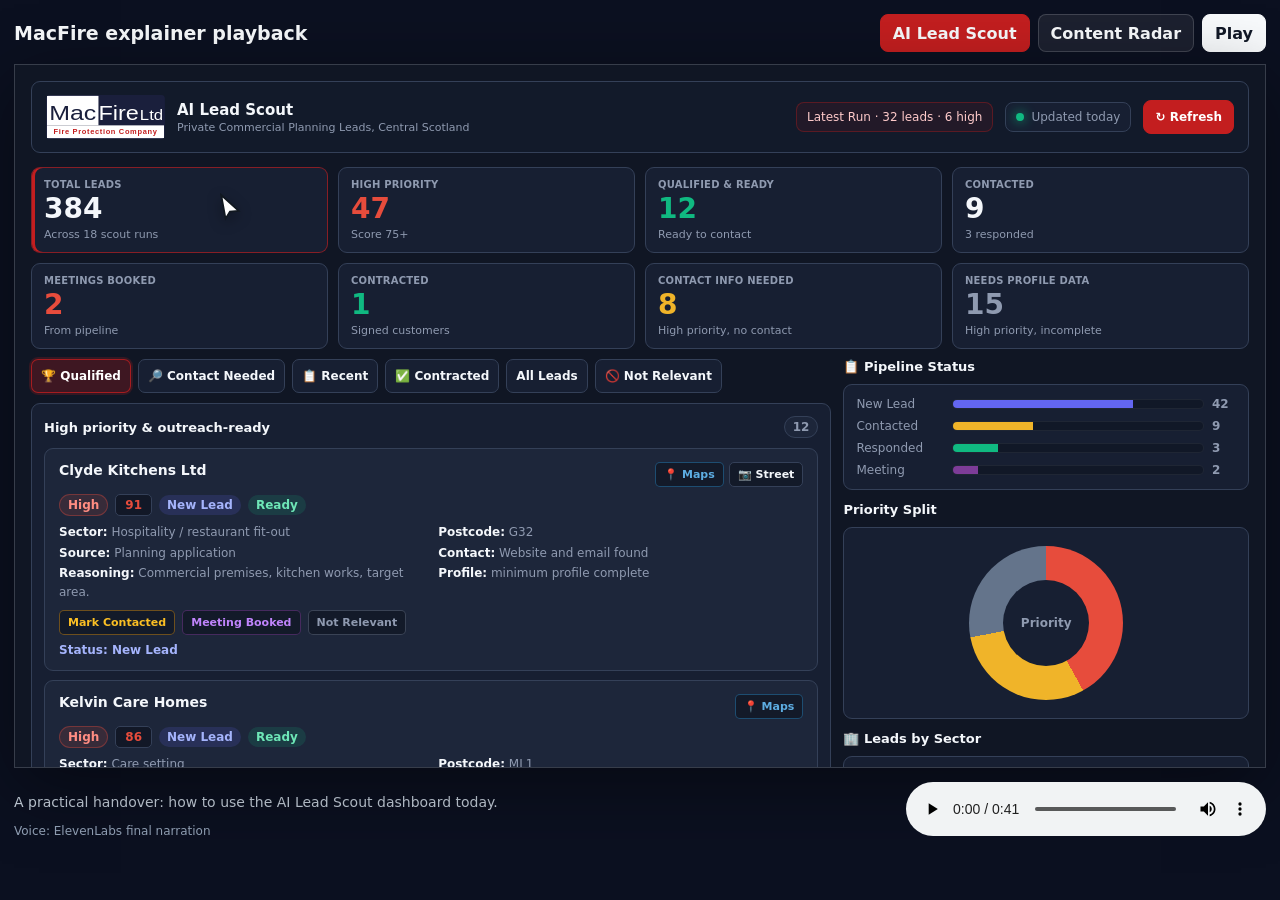
==== commit e92bb6e8: "Simplify Lead Scout explainer timing" ====
--- a/explainer-videos/index.html
+++ b/explainer-videos/index.html
@@ -833,7 +833,7 @@
         <p id="caption">The AI Lead Scout walkthrough now reflects the live dashboard surface and workflow.</p>
         <div class="voice-note" id="voice-note">Voice: ElevenLabs final narration</div>
       </div>
-      <audio id="audio" controls src="audio/lead-scout-elevenlabs.mp3?v=eleven1"></audio>
+      <audio id="audio" controls src="audio/lead-scout-elevenlabs.mp3?v=lean1"></audio>
     </div>
   </main>
 
@@ -849,7 +849,7 @@
     const videos = {
       lead: {
         scene: "lead",
-        audio: "audio/lead-scout-elevenlabs.mp3?v=eleven1",
+        audio: "audio/lead-scout-elevenlabs.mp3?v=lean1",
         caption: "A practical handover: how to use the AI Lead Scout dashboard today."
       },
       radar: {
@@ -864,28 +864,20 @@
 
     const leadTimeline = [
       { t: 0, target: "lead-header" },
-      { t: 5200, target: "kpi-total" },
-      { t: 9200, target: "kpi-high" },
-      { t: 12800, target: "kpi-ready" },
-      { t: 17400, target: "lead-tab-qualified", leadPane: "qualified", tab: "lead-tab-qualified" },
-      { t: 21400, target: "lead-pane-qualified" },
-      { t: 25800, target: "lead-company" },
-      { t: 28900, target: "lead-score" },
-      { t: 32300, target: "lead-sector" },
-      { t: 35000, target: "lead-postcode" },
-      { t: 37600, target: "lead-source" },
-      { t: 40500, target: "lead-contact-info" },
-      { t: 43300, target: "lead-reasoning" },
-      { t: 48000, target: "lead-maps", click: "lead-maps" },
-      { t: 50700, target: "lead-street", click: "lead-street" },
-      { t: 56600, target: "lead-contacted", click: "lead-contacted", note: "Status: Contacted" },
-      { t: 63600, target: "lead-meeting", click: "lead-meeting", note: "Status: Meeting Booked" },
-      { t: 69600, target: "lead-notrel", click: "lead-notrel", note: "Status: Not Relevant" },
-      { t: 73800, target: "lead-tab-notrel", leadPane: "notrel", tab: "lead-tab-notrel" },
-      { t: 77500, target: "lead-addback", click: "lead-addback", note: "Status: New Lead" },
-      { t: 79200, target: "lead-tab-qualified", leadPane: "qualified", tab: "lead-tab-qualified" },
-      { t: 81100, target: "lead-tab-contact", leadPane: "contact", tab: "lead-tab-contact" },
-      { t: 83500, target: "kpi-contact-needed" }
+      { t: 3600, target: "kpi-ready" },
+      { t: 8200, target: "lead-tab-qualified", leadPane: "qualified", tab: "lead-tab-qualified" },
+      { t: 11200, target: "lead-pane-qualified" },
+      { t: 14500, target: "lead-company" },
+      { t: 16600, target: "lead-score" },
+      { t: 18600, target: "lead-contact-info" },
+      { t: 23000, target: "lead-maps", click: "lead-maps" },
+      { t: 25500, target: "lead-street", click: "lead-street" },
+      { t: 29600, target: "lead-contacted", click: "lead-contacted", note: "Status: Contacted" },
+      { t: 33300, target: "lead-meeting", click: "lead-meeting", note: "Status: Meeting Booked" },
+      { t: 36500, target: "lead-notrel", click: "lead-notrel", note: "Status: Not Relevant" },
+      { t: 38600, target: "lead-tab-notrel", leadPane: "notrel", tab: "lead-tab-notrel" },
+      { t: 40500, target: "lead-addback", click: "lead-addback", note: "Status: New Lead" },
+      { t: 41700, target: "lead-tab-qualified", leadPane: "qualified", tab: "lead-tab-qualified" }
     ];
 
     const radarTimeline = [
